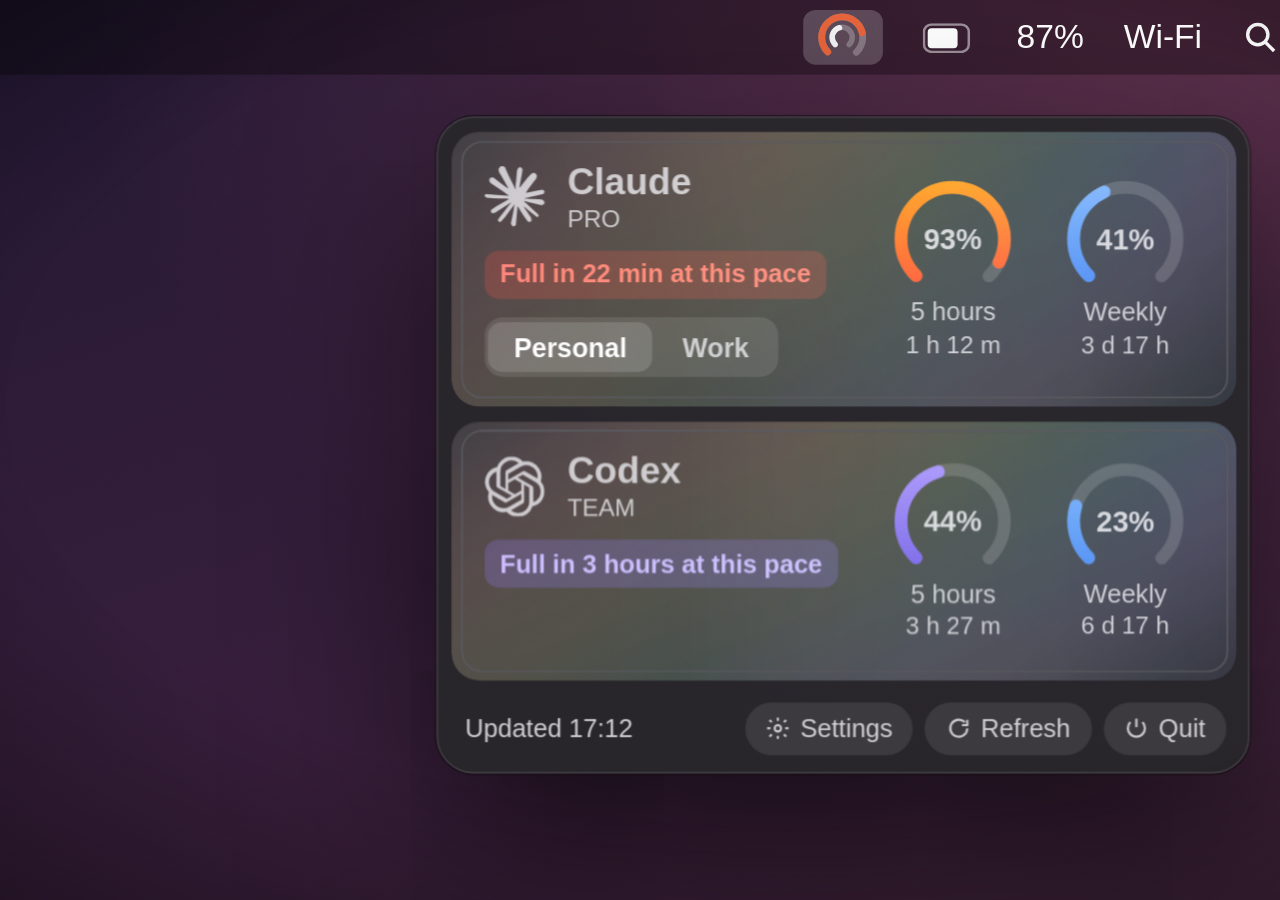
==== marketing/x-thread/source/film.html @ e80db7a1 "X thread metni ve görsel/film kaynakları thread.md (EN/TR tweet akışı, alt metinler, paylaşım notlar" ====
<!doctype html>
<meta charset="utf-8">
<title>Tweet Films</title>
<script src="logos.js"></script>
<link rel="stylesheet" href="comp.css">
<style>
/* Film dili: siyah sahne, tepeden yumuşak ışık, tek büyük ürün, satır satır beliren SF Pro, ince film greni */
html, body { margin: 0; width: 1600px; height: 900px; overflow: hidden; background: #000 }
#stage { position: relative; width: 1600px; height: 900px; overflow: hidden; background: #000; color: #f5f5f7; font-family: var(--sf); -webkit-font-smoothing: antialiased }
.shot { position: absolute; inset: 0; overflow: hidden }
.cam { position: absolute; inset: 0; transform-origin: 0 0 }
.light { position: absolute; inset: 0; pointer-events: none; background: radial-gradient(60% 55% at 50% -8%, rgba(255,255,255,.085), transparent 70%) }
.vig { position: absolute; inset: 0; pointer-events: none; z-index: 40; background: radial-gradient(90% 85% at 50% 45%, transparent 55%, rgba(0,0,0,.6)) }
.grain { position: absolute; inset: -60px; pointer-events: none; z-index: 41; opacity: .055; mix-blend-mode: overlay;
  background-image: url("data:image/svg+xml;utf8,<svg xmlns='http://www.w3.org/2000/svg' width='240' height='240'><filter id='n'><feTurbulence type='fractalNoise' baseFrequency='.85' numOctaves='2' stitchTiles='stitch'/></filter><rect width='100%' height='100%' filter='url(%23n)'/></svg>") }
.cap { position: absolute; left: 0; right: 0; text-align: center; font-size: 66px; font-weight: 600; letter-spacing: -.024em; line-height: 1.1; z-index: 20 }
.cap.left { left: 120px; right: auto; text-align: left; width: 640px }
.cap .g { color: #86868b }
.cap .ln { display: block }
.cap.small { font-size: 34px; font-weight: 500; letter-spacing: -.012em; color: #86868b }
.limit { position: absolute; left: 50%; top: 590px; transform: translateX(-50%); display: inline-flex; align-items: center; gap: 14px; padding: 16px 28px; border-radius: 999px; white-space: nowrap;
  background: rgba(255,69,58,.12); color: #ff6961; font: 500 28px var(--mono); letter-spacing: 0; box-shadow: inset 0 0 0 1px rgba(255,69,58,.35) }
.desk { position: absolute; left: 0; top: 0; width: 1600px; height: 900px; background: radial-gradient(70% 90% at 85% 0%, #5b2f4a, transparent 60%), radial-gradient(80% 90% at 10% 100%, #2d2160, transparent 60%), linear-gradient(160deg, #1a1530, #3a1f3c 55%, #4a2a33) }
.desk .mbar { background: rgba(0,0,0,.35); color: #fff }
.win { position: absolute; width: 470px; border-radius: 14px; background: #1c1c1e; box-shadow: 0 0 0 1px rgba(255,255,255,.1), 0 40px 80px rgba(0,0,0,.6); overflow: hidden; letter-spacing: -.01em }
.win .tb { height: 34px; display: flex; align-items: center; gap: 8px; padding: 0 14px; background: #2a2a2d; font-size: 13px; color: #a1a1a6 }
.win .tb i { width: 12px; height: 12px; border-radius: 50%; display: block; background: #4a4a4d }
.win .tb span { margin-inline: auto; transform: translateX(-28px) }
.win .bd { padding: 22px 24px 26px; display: flex; flex-direction: column; gap: 18px }
.win .rw { display: grid; grid-template-columns: 1fr auto; gap: 8px 12px; font-size: 16px; color: #d1d1d6 }
.win .rw b { font-weight: 500 }
.win .rw span { color: #8e8e93; font-variant-numeric: tabular-nums }
.win .bar { grid-column: 1 / -1; height: 8px; border-radius: 4px; background: rgba(255,255,255,.1); overflow: hidden }
.win .bar i { display: block; height: 100%; border-radius: 4px; background: #0a84ff }
.wordmark { font-size: 76px; font-weight: 600; letter-spacing: -.028em }
.cur2 { position: absolute; left: 0; top: 0; width: 26px; height: 26px; z-index: 30; pointer-events: none; filter: drop-shadow(0 2px 3px rgba(0,0,0,.5)); opacity: 0 }
</style>
<body>
<div id="stage"></div>
<script>
// #en-hook, #tr-forecast …: dil ve sahne. Filmler her zaman koyu temada.
const hp = location.hash.slice(1).split('-'), lang = hp[0] || 'en', dk = true, only = hp[1] || 'hook';
document.documentElement.classList.add('dk');
</script>
<script src="comp.js"></script>
<script src="film.js"></script>
</body>
---- marketing/x-thread/source/comp.css ----
:root { --ink:#1d1d1f; --ink2:#6e6e73; --alt:#f5f5f7; --blue:#0071e3;
  --sf: -apple-system, "SF Pro Display", "SF Pro Text", sans-serif; --round: ui-rounded, "SF Pro Rounded", -apple-system, sans-serif; --mono: ui-monospace, "SF Mono", Menlo, monospace }
* { box-sizing: border-box; margin: 0 }
html, body { background: #fff; width: 1600px }
body { font-family: var(--sf); color: var(--ink); -webkit-font-smoothing: antialiased; letter-spacing: -.015em }
.slide { width: 1600px; height: 900px; position: relative; overflow: hidden; background: var(--alt) }
.slide.white { background: #fff }
.slide.dark { background: #000; color: #f5f5f7 }
.head { position: absolute; left: 0; right: 0; top: 96px; text-align: center }
.eyebrow { font-size: 25px; font-weight: 600; letter-spacing: .005em }
.h { margin-top: 8px; font-size: 62px; line-height: 1.05; font-weight: 600; letter-spacing: -.02em }
.sub { margin: 16px auto 0; max-width: 32em; font-size: 24px; line-height: 1.3; color: var(--ink2); letter-spacing: .005em }
.dark .sub { color: #a1a1a6 }
.art { position: absolute; left: 0; right: 0; bottom: 0; display: flex; align-items: center; justify-content: center }
.brand { position: absolute; left: 56px; bottom: 44px; display: flex; align-items: center; gap: 10px; font-size: 20px; font-weight: 600; color: #86868b; letter-spacing: 0 }
.dark .brand { color: #6e6e73 }
.k-orange { color: #ff6a3d } .k-purple { color: #7d5cf0 } .k-blue { color: #0071e3 } .k-green { color: #28a745 } .k-red { color: #ff3b30 } .k-gray { color: #86868b }
.grad { background: linear-gradient(90deg, #6e5ce7, #ff3b30 60%, #ff9500); -webkit-background-clip: text; color: transparent }

/* ---- Uygulama bileşenleri (pt ölçeğinde; zoom ile büyütülür) ---- */
.popup { width: 350px; padding: 6px; border-radius: 16px; background: rgba(236,236,240,.9); border: 1px solid rgba(255,255,255,.7);
  box-shadow: 0 0 0 .5px rgba(0,0,0,.2), 0 24px 60px rgba(0,0,0,.28); display: flex; flex-direction: column; gap: 6px; letter-spacing: 0 }
.popup.darkbg { box-shadow: 0 0 0 .5px rgba(255,255,255,.25), 0 30px 80px rgba(0,0,0,.6) }
.card { position: relative; width: 338px; border-radius: 12px; padding: 13px 13px 13px 14px; background: #dddddd; color: #666; overflow: hidden; display: flex; gap: 8px; justify-content: space-between; min-height: 112px; isolation: isolate; clip-path: inset(0 round 12px) }
.card::before { content: ""; position: absolute; inset: 4px; border: 1px solid #bbb; border-radius: 9px; pointer-events: none; z-index: 3 }
.holo { position: absolute; inset: -30%; z-index: 2; pointer-events: none; mix-blend-mode: overlay; filter: blur(14px); opacity: .5;
  background: linear-gradient(var(--a, 118deg), transparent 18%, rgba(255,130,120,.75) 28%, rgba(255,210,120,.75) 36%, rgba(250,250,150,.7) 43%, rgba(140,235,170,.75) 51%, rgba(120,190,255,.8) 60%, rgba(185,140,255,.8) 69%, transparent 80%) }
.holo.b { --a: 64deg; opacity: .25; transform: translateX(18%) }
.cl { display: flex; flex-direction: column; gap: 8px; min-width: 0; position: relative; z-index: 1 }
.ch { display: flex; align-items: center; gap: 10px }
.ch svg { width: 26px; height: 26px; fill: #666; flex: none }
.cn { font-size: 16px; font-weight: 700; line-height: 1.1; display: flex; align-items: center; gap: 6px }
.cp { font-size: 10.5px; font-weight: 500; margin-top: 1px }
.badge { display: inline-block; font-size: 10.5px; font-weight: 600; padding: 3px 5px; border-radius: 5px; background: rgba(0,0,0,.09); margin-top: 3px }
.chip { font-size: 11px; font-weight: 600; padding: 4px 7px; border-radius: 6px; width: max-content; color: #4b3ccf; background: rgba(110,92,231,.16) }
.chip.hot { color: #d70015; background: rgba(255,59,48,.14) }
.chip.ok { color: #1e7a35; background: rgba(52,199,89,.16) }
.chips { display: flex; gap: 2px; padding: 2px; border-radius: 8px; background: rgba(0,0,0,.08); width: max-content; margin-top: auto }
.chips span { font-size: 11.5px; font-weight: 600; padding: 4px 11px; border-radius: 6px; position: relative }
.chips span.on { background: #fff; box-shadow: 0 1px 2px rgba(0,0,0,.12) }
.chips span.full::after { content: ""; position: absolute; top: 3px; right: 3px; width: 5px; height: 5px; border-radius: 50%; background: #ff3b30 }
.rings { display: flex; gap: 4px; position: relative; z-index: 1; align-self: center }
.gauge { width: 70px; display: flex; flex-direction: column; align-items: center; gap: 2px; position: relative }
.gauge svg { width: 50px; height: 50px; overflow: visible }
.gauge .pct { font-family: var(--round); font-size: 12.5px; font-weight: 600; fill: #666 }
.gauge .l { font-size: 11px; font-weight: 500; margin-top: -2px }
.gauge .r { font-size: 10.5px; font-variant-numeric: tabular-nums }
.gauge .bell { position: absolute; top: -3px; right: 4px; width: 17px; height: 17px; border-radius: 50%; background: #0a84ff; display: grid; place-items: center; box-shadow: 0 1px 3px rgba(0,0,0,.25) }
.gauge .bell svg { width: 10px; height: 10px; fill: #fff }
.foot { display: flex; align-items: center; gap: 5px; padding: 3px 3px 1px 6px; font-size: 11px; color: #3a3a3c }
.foot .sp { margin-right: auto }
.foot .gb { padding: 5px 9px; border-radius: 999px; background: rgba(0,0,0,.06); display: flex; align-items: center; gap: 4px; font-weight: 500 }
.foot .gb svg { width: 11px; height: 11px; stroke: currentColor; fill: none; stroke-width: 2 }

/* Arka yüz: ısı haritası */
.back { flex-direction: column; justify-content: flex-start; gap: 8px; min-height: 0 }
.back .top { display: flex; align-items: center; gap: 10px; position: relative; z-index: 1 }
.back .top .cn { font-size: 16px }
.back .top .cp { font-size: 11px; font-weight: 400 }
.back .usage { margin-left: auto; font-size: 11.5px; font-weight: 500; padding: 5px 9px; border-radius: 8px; border: 1px solid #bbb }
.hm { position: relative; z-index: 1; display: grid; grid-template-columns: 28px repeat(13, 16px); gap: 3px; font-size: 9.5px; align-items: center }
.hm i { width: 16px; height: 16px; border-radius: 4px; background: rgba(0,0,0,.08); display: block }
.hm .m { grid-row: 1; font-size: 9.5px }
.back .bot { display: flex; align-items: center; justify-content: space-between; font-size: 10.5px; position: relative; z-index: 1; margin-top: 2px }
.lg { display: flex; align-items: center; gap: 3px }
.lg i { width: 9px; height: 9px; border-radius: 2px; display: block }
.seg2 { display: flex; gap: 2px; padding: 2px; border-radius: 8px; background: rgba(0,0,0,.08); width: max-content; position: relative; z-index: 1 }
.seg2 span { font-size: 11px; font-weight: 600; padding: 3px 10px; border-radius: 6px }
.seg2 span.on { background: #fff; box-shadow: 0 1px 2px rgba(0,0,0,.12) }

/* macOS bileşenleri */
.wall { position: relative; border-radius: 30px; overflow: hidden;
  background: radial-gradient(70% 90% at 85% 0%, #ff9a6b, transparent 55%), radial-gradient(80% 90% at 10% 100%, #7b5cf0, transparent 60%), linear-gradient(160deg, #4b3a9e, #c2508a 55%, #ff8c5a) }
.mbar { height: 30px; display: flex; align-items: center; gap: 18px; padding: 0 16px; background: rgba(255,255,255,.3); font-size: 13.5px; color: #1d1d1f; letter-spacing: 0; white-space: nowrap }
.mbar b { font-weight: 700 }
.mbar .r { margin-left: auto; display: flex; align-items: center; gap: 16px }
.mbar .sel { display: grid; place-items: center; height: 22px; padding: 0 5px; border-radius: 5px; background: rgba(0,0,0,.16) }
.note { width: 410px; display: flex; gap: 11px; align-items: flex-start; padding: 12px 14px; border-radius: 20px; background: rgba(246,246,248,.9); box-shadow: 0 0 0 .5px rgba(0,0,0,.12), 0 14px 40px rgba(0,0,0,.22); color: #1d1d1f; letter-spacing: -.005em }
.note b { font-size: 13.5px; font-weight: 600; display: block }
.note span { font-size: 13.5px; color: #3a3a3c; line-height: 1.32; display: block }
.note time { margin-left: auto; font-size: 12px; color: #8e8e93; white-space: nowrap; padding-left: 6px }
.appicon { width: 36px; height: 36px; border-radius: 8px; flex: none; background: center/cover url(icon.png) }
.ctx { width: 290px; padding: 5px; border-radius: 11px; background: rgba(246,246,248,.92); box-shadow: 0 0 0 .5px rgba(0,0,0,.2), 0 16px 40px rgba(0,0,0,.22); font-size: 13.5px; color: #1d1d1f; letter-spacing: -.005em }
.ctx div { display: flex; align-items: center; gap: 9px; padding: 5px 9px; border-radius: 6px }
.ctx div svg { width: 15px; height: 15px; fill: none; stroke: currentColor; stroke-width: 1.8; stroke-linecap: round; stroke-linejoin: round; flex: none }
.ctx div.hl { background: #0a6cff; color: #fff }
.ctx hr { border: 0; border-top: 1px solid rgba(0,0,0,.1); margin: 5px 9px }
.island { display: inline-flex; align-items: center; gap: 12px; padding: 11px 22px 11px 13px; border-radius: 999px; background: #000; color: #fff; box-shadow: 0 16px 40px rgba(0,0,0,.28); letter-spacing: -.01em }
.island b { font-size: 17px; font-weight: 600 }
.island span { font-size: 17px; color: #c7a8ff }
.key { min-width: 96px; height: 96px; padding: 12px; border-radius: 18px; background: #fff; box-shadow: 0 1px 0 #fff inset, 0 5px 0 #d2d2d7, 0 8px 18px rgba(0,0,0,.08); display: flex; flex-direction: column; justify-content: space-between; align-items: center; color: var(--ink); font-size: 14px; letter-spacing: 0 }
.key b { font-size: 30px; font-weight: 500 }
.stylecard { width: 230px; padding: 16px; border-radius: 18px; background: #fff; box-shadow: 0 0 0 .5px rgba(0,0,0,.08), 0 8px 24px rgba(0,0,0,.05); display: flex; flex-direction: column; gap: 12px; letter-spacing: -.01em }
.stylecard.on { box-shadow: 0 0 0 3px #0a84ff, 0 8px 24px rgba(0,0,0,.05) }
.stylecard .pv { height: 70px; zoom: 1;  border-radius: 10px; background: linear-gradient(#ececf0, #e2e2e8); display: grid; place-items: center }
.stylecard b { font-size: 17px; font-weight: 600 }
.stylecard span { font-size: 14px; color: var(--ink2); line-height: 1.3 }
.list { width: 520px; border-radius: 16px; background: #fff; overflow: hidden; box-shadow: 0 0 0 .5px rgba(0,0,0,.06), 0 10px 30px rgba(0,0,0,.05) }
.list .row { display: flex; align-items: center; gap: 14px; min-height: 70px; padding: 0 22px; font-size: 21px; position: relative; letter-spacing: -.02em }
.list .row + .row::before { content: ""; position: absolute; top: 0; left: 82px; right: 0; height: 1px; background: #e5e5ea }
.list .ic { width: 44px; height: 44px; border-radius: 10px; background: #f2f2f4; display: grid; place-items: center; flex: none }
.list .ic svg { width: 26px; height: 26px; fill: #555 }
.list .lb { flex: 1 } .list .lb small { display: block; font-size: 15px; color: var(--ink2); margin-top: 1px }
.list .ok { color: #28a745; font-size: 18px; font-weight: 600; display: flex; align-items: center; gap: 7px }
.facts { display: flex; gap: 100px; justify-content: center }
.fact { width: 270px; text-align: left }
.fact svg { width: 40px; height: 40px; stroke: var(--ink); fill: none; stroke-width: 1.6; stroke-linecap: round; stroke-linejoin: round }
.fact b { display: block; margin-top: 12px; font-size: 21px; font-weight: 600; letter-spacing: -.01em }
.fact span { display: block; margin-top: 6px; font-size: 17px; color: var(--ink2); line-height: 1.35 }
.code { display: flex; align-items: center; gap: 16px; padding: 16px 16px 16px 24px; border-radius: 16px; background: #1c1c1e; font-family: var(--mono); font-size: 16px; color: #e5e5ea; letter-spacing: 0; box-shadow: 0 0 0 1px rgba(255,255,255,.08) }
.code .p { color: #ff9f6b }
.term { position: absolute; left: 140px; top: 200px; width: 800px; border-radius: 14px; background: rgba(24,24,27,.94); box-shadow: 0 0 0 1px rgba(255,255,255,.1), 0 40px 90px rgba(0,0,0,.4); overflow: hidden; font-family: var(--mono); letter-spacing: 0 }
.term .tb { height: 34px; display: flex; align-items: center; gap: 8px; padding: 0 14px; background: rgba(255,255,255,.05); font: 500 13px var(--sf); color: rgba(255,255,255,.5) }
.term .tb i { width: 12px; height: 12px; border-radius: 50%; display: block }
.term .tb span { margin-inline: auto; transform: translateX(-30px) }
.term .tbody { padding: 22px 26px 28px; font-size: 19px; line-height: 1.75; color: #e5e5ea }
.term .tp { color: #ff9f6b } .term .d { color: #8e8e93 }
.term .caret { display: inline-block; width: 11px; height: 22px; background: #e5e5ea; vertical-align: -4px; margin-left: 4px }
.w { display: inline-block }
.vid-only { display: none !important }
.anim .vid-only { display: flex !important }
.anim .static-only { display: none !important }
.cur { position: absolute; left: 0; top: 0; width: 30px; height: 30px; z-index: 50; pointer-events: none; filter: drop-shadow(0 2px 4px rgba(0,0,0,.35)); opacity: 0 }
.ripple { position: absolute; width: 46px; height: 46px; margin: -23px 0 0 -23px; border-radius: 50%; border: 2.5px solid rgba(255,255,255,.95); box-shadow: 0 0 0 1px rgba(0,0,0,.15); z-index: 49; opacity: 0; pointer-events: none }
.code button { font: 500 16px var(--sf); padding: 9px 18px; border-radius: 99px; border: 0; background: #2c2c2e; color: #f5f5f7 }

/* ---- Koyu tema (uygulamanın grafit metal kartları; Apple koyu sayfa dili) ---- */
.dk body, .dk .slide, .dk .slide.white { background: #000; color: #f5f5f7 }
.dk .sub { color: #a1a1a6 }
.dk .brand { color: #6e6e73 }
.dk .k-gray { color: #a1a1a6 }
.dk .popup { background: rgba(38,38,42,.92); border-color: rgba(255,255,255,.12); box-shadow: 0 0 0 .5px rgba(0,0,0,.6), 0 30px 80px rgba(0,0,0,.7) }
.dk .card { background: linear-gradient(160deg, #3d3d41, #2c2c30); color: #c7c7cc }
.dk .card::before { border-color: #5a5a5f }
.dk .holo { mix-blend-mode: screen; opacity: .2 }
.dk .holo.b { opacity: .1 }
.dk .ch svg, .dk .back .top svg { fill: #c7c7cc !important }
.dk .badge { background: rgba(255,255,255,.12) }
.dk .chip { color: #c3b6ff; background: rgba(130,110,255,.24) }
.dk .chip.hot { color: #ff7a70; background: rgba(255,69,58,.22) }
.dk .chip.ok { color: #5fe07f; background: rgba(52,199,89,.2) }
.dk .chips, .dk .seg2 { background: rgba(255,255,255,.1) }
.dk .chips span.on, .dk .seg2 span.on { background: #636366; color: #fff; box-shadow: none }
.dk .gauge .pct { fill: #d1d1d6 }
.dk circle[stroke="rgba(0,0,0,.11)"] { stroke: rgba(255,255,255,.15) }
.dk .foot { color: #d1d1d6 }
.dk .foot .gb { background: rgba(255,255,255,.09) }
.dk .back .usage { border-color: #5a5a5f }
.dk .wall::after { content: ""; position: absolute; inset: 0; background: rgba(0,0,0,.38); pointer-events: none }
.dk .wall > * { position: relative; z-index: 1 }
.dk .mbar { background: rgba(0,0,0,.32); color: #fff }
.dk .mbar .sel { background: rgba(255,255,255,.2) }
.dk .note { background: rgba(44,44,48,.9); color: #f5f5f7; box-shadow: 0 0 0 .5px rgba(255,255,255,.15), 0 14px 40px rgba(0,0,0,.5) }
.dk .note span { color: #d1d1d6 }
.dk .ctx { background: rgba(44,44,48,.94); color: #f5f5f7; box-shadow: 0 0 0 .5px rgba(255,255,255,.18), 0 16px 40px rgba(0,0,0,.5) }
.dk .ctx hr { border-top-color: rgba(255,255,255,.12) }
.dk .key { background: #2c2c2e; color: #f5f5f7; box-shadow: 0 1px 0 rgba(255,255,255,.08) inset, 0 5px 0 #0c0c0d, 0 8px 18px rgba(0,0,0,.5) }
.dk .stylecard { background: #1c1c1e; box-shadow: 0 0 0 .5px rgba(255,255,255,.08) }
.dk .stylecard.on { box-shadow: 0 0 0 3px #0a84ff }
.dk .stylecard .pv { background: linear-gradient(#2c2c2e, #232325) }
.dk .stylecard span { color: #a1a1a6 }
.dk .list { background: #1c1c1e; box-shadow: 0 0 0 .5px rgba(255,255,255,.08) }
.dk .list .row + .row::before { background: #38383a }
.dk .list .ic { background: #2c2c2e }
.dk .list .ic svg { fill: #c7c7cc }
.dk .list .lb small, .dk .fact span { color: #a1a1a6 }
.dk .list .ok { color: #30d158 }
.dk .fact svg { stroke: #f5f5f7 }
.dk .island { background: #1c1c1e; box-shadow: 0 0 0 1px rgba(255,255,255,.12), 0 16px 40px rgba(0,0,0,.6) }
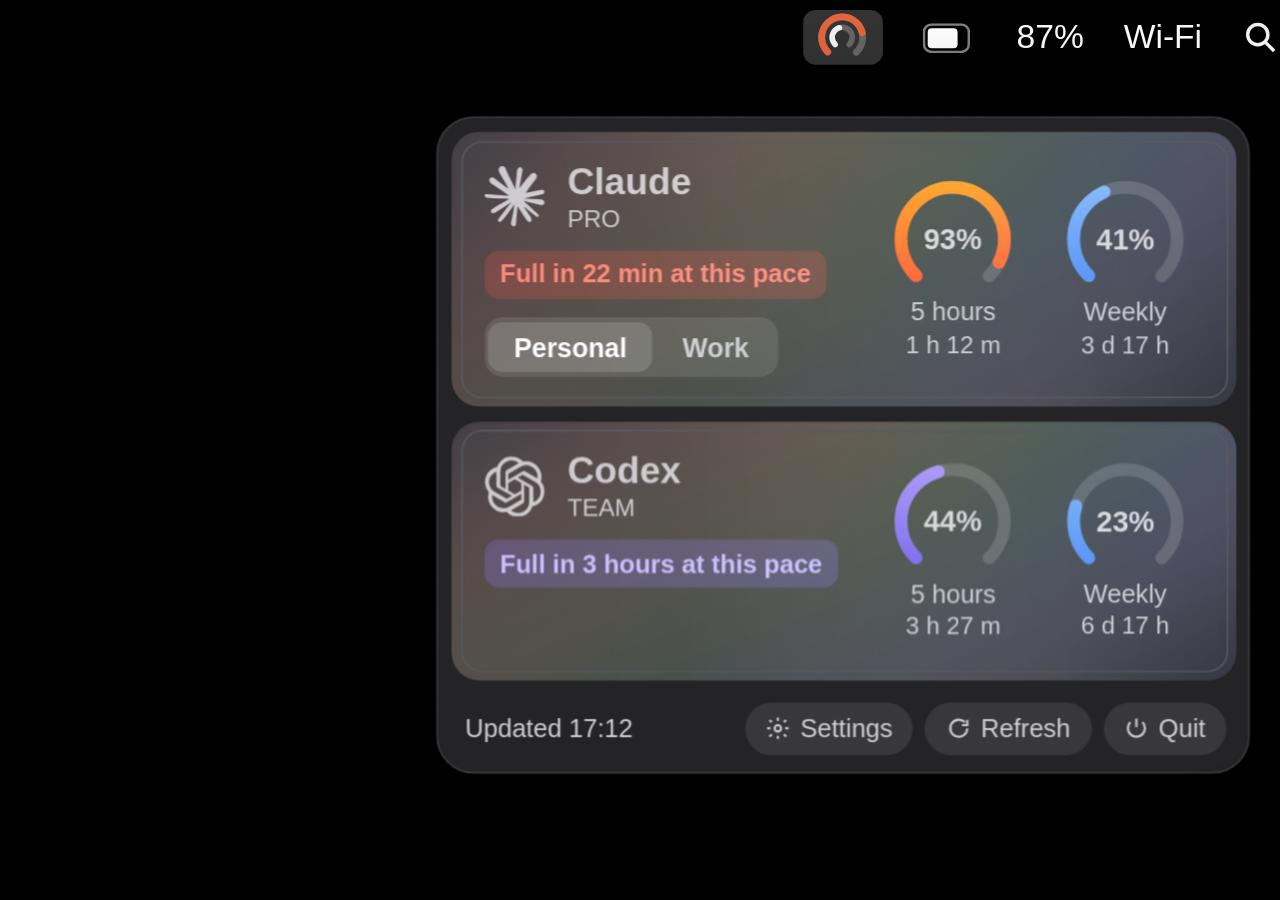
==== commit 0b4e8ab3: "Filmler: mikro animasyon sesleri, masaüstü sahnelerinde macOS duvar kâğıtları sfx.swift: olay listes" ====
--- a/marketing/x-thread/source/film.html
+++ b/marketing/x-thread/source/film.html
@@ -20,7 +20,8 @@
 .cap.small { font-size: 34px; font-weight: 500; letter-spacing: -.012em; color: #86868b }
 .limit { position: absolute; left: 50%; top: 590px; transform: translateX(-50%); display: inline-flex; align-items: center; gap: 14px; padding: 16px 28px; border-radius: 999px; white-space: nowrap;
   background: rgba(255,69,58,.12); color: #ff6961; font: 500 28px var(--mono); letter-spacing: 0; box-shadow: inset 0 0 0 1px rgba(255,69,58,.35) }
-.desk { position: absolute; left: 0; top: 0; width: 1600px; height: 900px; background: radial-gradient(70% 90% at 85% 0%, #5b2f4a, transparent 60%), radial-gradient(80% 90% at 10% 100%, #2d2160, transparent 60%), linear-gradient(160deg, #1a1530, #3a1f3c 55%, #4a2a33) }
+/* Masaüstü sahneleri: macOS Sonoma koyu grafik duvar kâğıdı (hafif karartılmış ki ürün öne çıksın) */
+.desk { position: absolute; left: 0; top: 0; width: 1600px; height: 900px; background: linear-gradient(rgba(0,0,0,.18), rgba(0,0,0,.18)), url(wall/sonoma-dark.jpg) 60% 30% / cover }
 .desk .mbar { background: rgba(0,0,0,.35); color: #fff }
 .win { position: absolute; width: 470px; border-radius: 14px; background: #1c1c1e; box-shadow: 0 0 0 1px rgba(255,255,255,.1), 0 40px 80px rgba(0,0,0,.6); overflow: hidden; letter-spacing: -.01em }
 .win .tb { height: 34px; display: flex; align-items: center; gap: 8px; padding: 0 14px; background: #2a2a2d; font-size: 13px; color: #a1a1a6 }
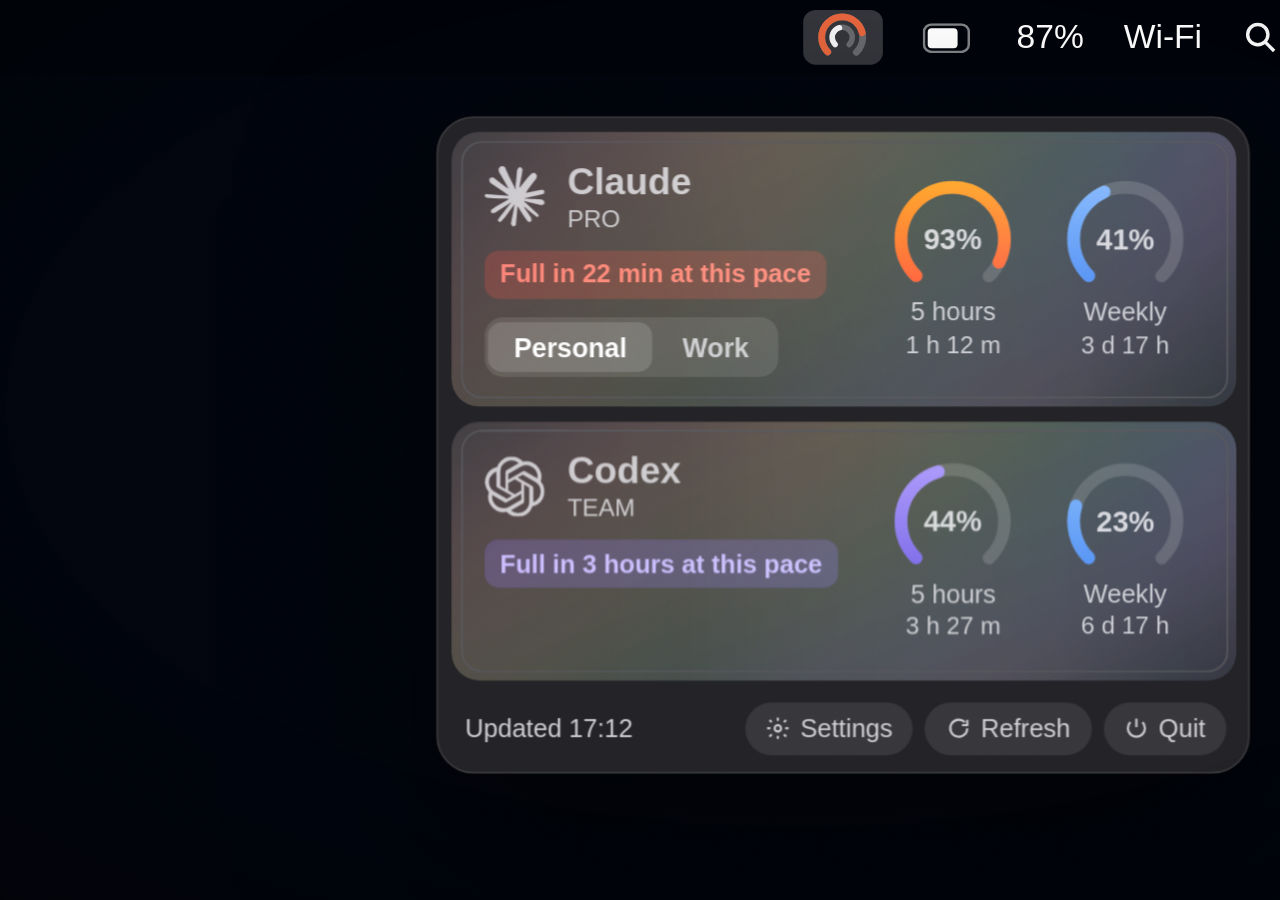
==== commit 865b2a08: "Filmler: her yerde Tahoe duvar kâğıdı, renkli vurgu yazısı kaldırıldı Vurgu kelimeleri artık başlığı" ====
--- a/marketing/x-thread/source/film.html
+++ b/marketing/x-thread/source/film.html
@@ -20,8 +20,8 @@
 .cap.small { font-size: 34px; font-weight: 500; letter-spacing: -.012em; color: #86868b }
 .limit { position: absolute; left: 50%; top: 590px; transform: translateX(-50%); display: inline-flex; align-items: center; gap: 14px; padding: 16px 28px; border-radius: 999px; white-space: nowrap;
   background: rgba(255,69,58,.12); color: #ff6961; font: 500 28px var(--mono); letter-spacing: 0; box-shadow: inset 0 0 0 1px rgba(255,69,58,.35) }
-/* Masaüstü sahneleri: macOS Sonoma koyu grafik duvar kâğıdı (hafif karartılmış ki ürün öne çıksın) */
-.desk { position: absolute; left: 0; top: 0; width: 1600px; height: 900px; background: linear-gradient(rgba(0,0,0,.18), rgba(0,0,0,.18)), url(wall/sonoma-dark.jpg) 60% 30% / cover }
+/* Masaüstü sahneleri: macOS Tahoe duvar kâğıdı, koyu filmlere uysun diye akşama çekilmiş (lacivert perde) */
+.desk { position: absolute; left: 0; top: 0; width: 1600px; height: 900px; background: linear-gradient(rgba(4,10,30,.45), rgba(4,10,30,.45)), url(wall/tahoe-day.jpg) 30% 40% / cover }
 .desk .mbar { background: rgba(0,0,0,.35); color: #fff }
 .win { position: absolute; width: 470px; border-radius: 14px; background: #1c1c1e; box-shadow: 0 0 0 1px rgba(255,255,255,.1), 0 40px 80px rgba(0,0,0,.6); overflow: hidden; letter-spacing: -.01em }
 .win .tb { height: 34px; display: flex; align-items: center; gap: 8px; padding: 0 14px; background: #2a2a2d; font-size: 13px; color: #a1a1a6 }
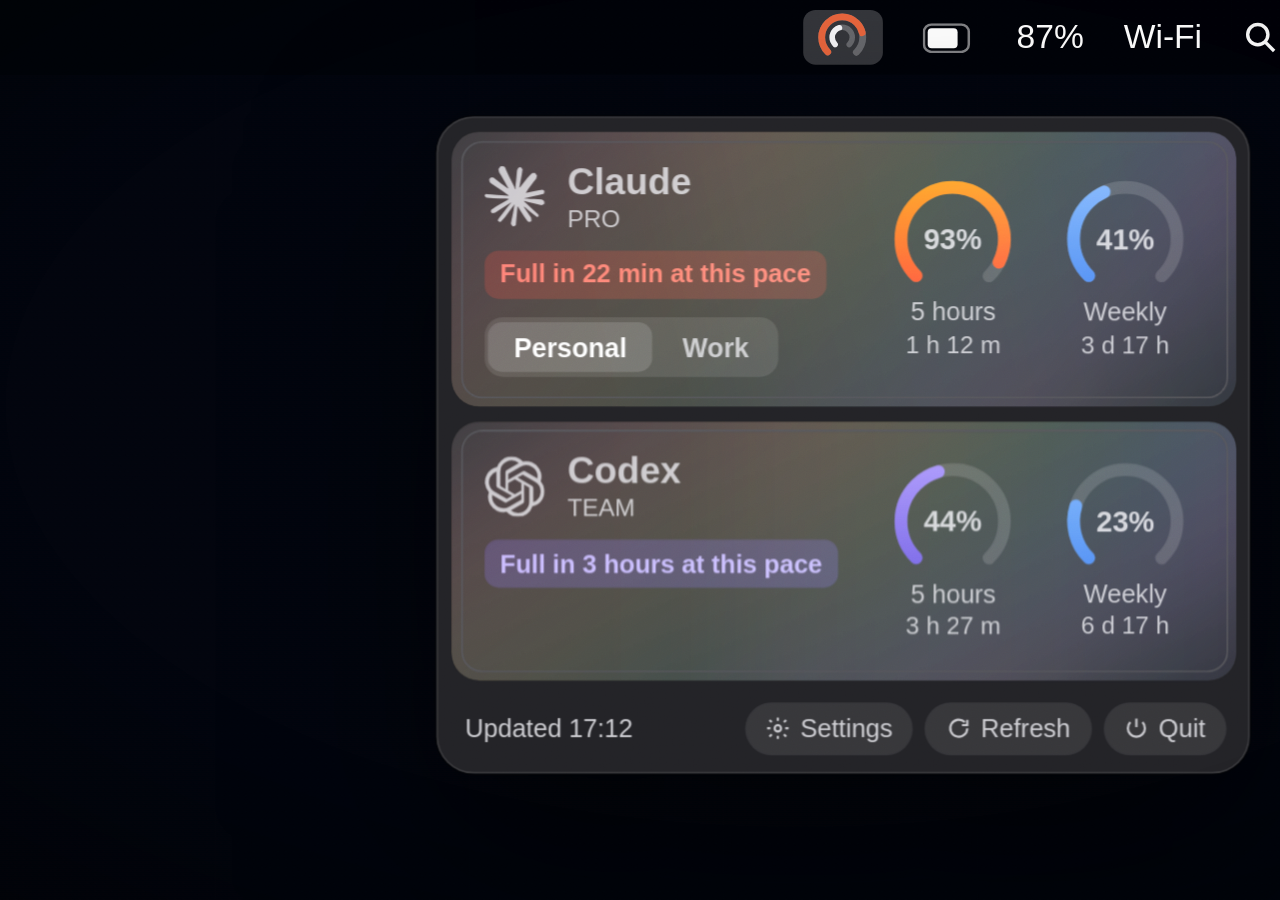
==== commit 0bd4b8d5: "Filmler: masaüstü duvar kâğıdı katmanı sabit, site filmleri yeniden üretildi (tek karelik boş zemin)" ====
--- a/marketing/x-thread/source/film.html
+++ b/marketing/x-thread/source/film.html
@@ -21,7 +21,8 @@
 .limit { position: absolute; left: 50%; top: 590px; transform: translateX(-50%); display: inline-flex; align-items: center; gap: 14px; padding: 16px 28px; border-radius: 999px; white-space: nowrap;
   background: rgba(255,69,58,.12); color: #ff6961; font: 500 28px var(--mono); letter-spacing: 0; box-shadow: inset 0 0 0 1px rgba(255,69,58,.35) }
 /* Masaüstü sahneleri: macOS Tahoe duvar kâğıdı, koyu filmlere uysun diye akşama çekilmiş (lacivert perde) */
-.desk { position: absolute; left: 0; top: 0; width: 1600px; height: 900px; background: linear-gradient(rgba(4,10,30,.45), rgba(4,10,30,.45)), url(wall/tahoe-day.jpg) 30% 40% / cover }
+/* will-change: kamera yaklaşırken duvar kâğıdı katmanı her karede yeniden çizilip bazı karelerde boş yakalanıyordu */
+.desk { position: absolute; left: 0; top: 0; width: 1600px; height: 900px; background: linear-gradient(rgba(4,10,30,.45), rgba(4,10,30,.45)), url(wall/tahoe-day.jpg) 30% 40% / cover; will-change: transform }
 .desk .mbar { background: rgba(0,0,0,.35); color: #fff }
 .win { position: absolute; width: 470px; border-radius: 14px; background: #1c1c1e; box-shadow: 0 0 0 1px rgba(255,255,255,.1), 0 40px 80px rgba(0,0,0,.6); overflow: hidden; letter-spacing: -.01em }
 .win .tb { height: 34px; display: flex; align-items: center; gap: 8px; padding: 0 14px; background: #2a2a2d; font-size: 13px; color: #a1a1a6 }
